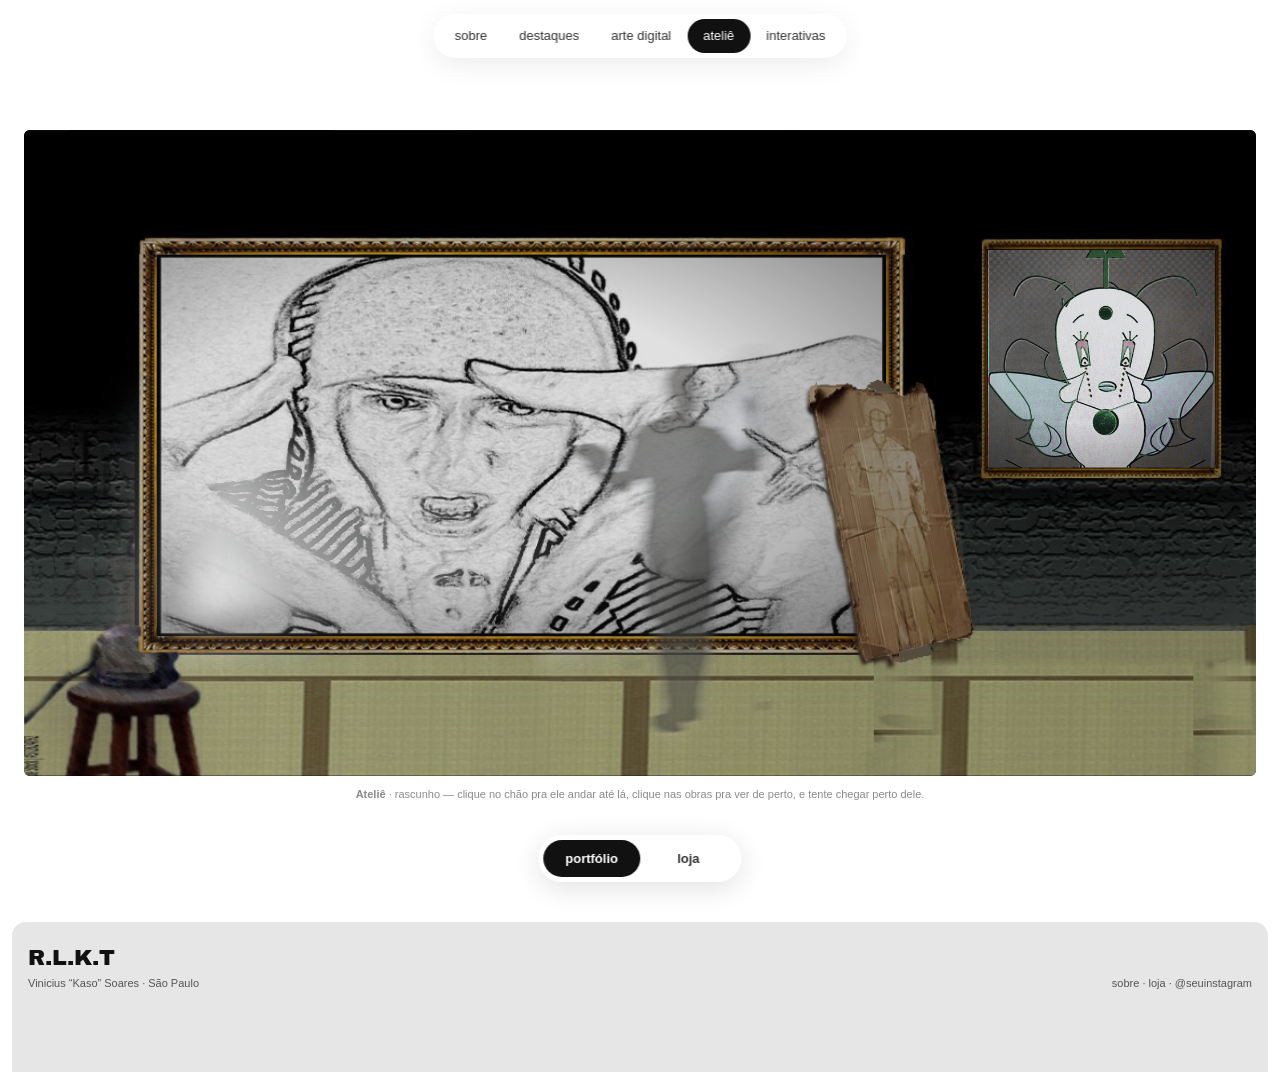
==== atelie.html @ b18c757d "Add files via upload" ====
<!DOCTYPE html>
<html lang="pt-BR">
<head>
  <meta charset="UTF-8">
  <meta name="viewport" content="width=device-width, initial-scale=1.0">
  <title>Ateliê · kaso</title>
  <link rel="stylesheet" href="estilo.css?v=7">
  <link rel="stylesheet" href="atelie.css?v=7">
  <script src="script.js?v=7" defer></script>
  <script src="atelie.js?v=7" defer></script>
</head>
<body>

  <nav class="topo" aria-label="Menu">
    <ul class="abas" data-menu="portfolio">
      <li><a href="index.html#sobre">sobre</a></li>
      <li><a href="index.html#destaques">destaques</a></li>
      <li><a href="index.html#arte-digital">arte digital</a></li>
      <li><a href="atelie.html" class="ativo">ateliê</a></li>
      <li><a href="obras.html">interativas</a></li>
    </ul>
  </nav>

  <!-- botão que alterna entre portfólio e loja -->
  <a class="modo" href="loja.html" data-modo="portfolio" aria-label="Alternar entre portfólio e loja">
    <span class="pino"></span><span>portfólio</span><span>loja</span>
  </a>

  <section class="secao">
    <div class="cena" id="cena">
      <div class="palco" id="palco">
        <img class="camada" src="img/atelie/fundo.jpg" alt="" style="left:0;top:0;width:1080px;height:566px">

        <!-- ==========================================================
             OBRAS EXPOSTAS
             Para trocar uma obra: substitua o arquivo da imagem
             (img/atelie/obra-1.jpg, obra-2.jpg) ou mude o "src" abaixo.
             data-titulo e data-info aparecem quando alguém clica na obra.
             ========================================================== -->
        <div class="obra" style="left:116px;top:109px;width:640px;height:335px"
             data-alvo="560" data-titulo="eu" data-info="Kaso · técnica · ano">
          <img src="img/atelie/obra-1.jpg" alt="Obra exposta no quadro grande">
        </div>
        <div class="obra" style="left:845px;top:105px;width:199px;height:191px"
             data-alvo="945" data-titulo="Sem título" data-info="Acrílica sobre tela">
          <img src="img/atelie/obra-2.jpg" alt="Obra exposta no quadro pequeno">
        </div>

        <img class="camada" src="img/atelie/moldura-1.png" alt="" style="left:99px;top:94px">
        <img class="camada" src="img/atelie/moldura-2.png" alt="" style="left:839px;top:95px">
        <img class="camada" src="img/atelie/papelao.png" alt="" style="left:684px;top:219px">

        <div class="pegadas" id="pegadas"></div>
        <img class="camada sombra" id="sombra" src="img/atelie/sombra.png" alt="">
        <img class="pintor" id="pintor" src="img/atelie/pintor.png" alt="O pintor">
        <img class="camada luz" id="luz" src="img/atelie/luz.png" alt="" style="left:93px;top:225px">
      </div>
      <div class="fala" id="fala"></div>
    </div>
    <p class="legenda-atelie"><b>Ateliê</b> · rascunho — clique no chão pra ele andar até lá, clique nas obras pra ver de perto, e tente chegar perto dele.</p>
  </section>

  <footer class="rodape">
    <div><span class="mini-rlkt">R.L.K.T</span><br>Vinicius “Kaso” Soares · São Paulo</div>
    <div><a href="index.html">sobre</a> · <a href="loja.html">loja</a> · @seuinstagram</div>
  </footer>

</body>
</html>
---- estilo.css ----
/* =========================================================
   kaso · RLKT2222 — estilo geral
   Base: fundo branco, Helvetica pequena (como no portfólio),
   barra de abas cinza e as cores da arte "fear".
   ========================================================= */
@import url('https://fonts.googleapis.com/css2?family=Archivo+Black&display=swap');

:root {
  --branco: #ffffff;
  --preto: #111111;
  --cinza: #8a8a8a;
  --cinza-claro: #e6e6e6;
  --magenta: #ff2a9d;
  --violeta: #5a22e0;
  --azul: #2b3cff;
  --gelo: #c9f4ff;
  --acido: #e4f20b;
  --pesada: 'Arial Black', 'Archivo Black', 'Helvetica Neue', Arial, sans-serif;
  --texto: 'Helvetica Neue', Helvetica, Arial, sans-serif;
}

* { box-sizing: border-box; margin: 0; padding: 0; }
html { scroll-behavior: smooth; }
body {
  background: var(--branco);
  color: var(--preto);
  font-family: var(--texto);
  font-size: 14px;
  line-height: 1.5;
  -webkit-font-smoothing: antialiased;
}
a { color: inherit; text-decoration: none; }
img { display: block; max-width: 100%; }

/* ----- Menu de vidro flutuante ----- */
body { padding-top: 70px; }
.topo {
  position: fixed;
  top: 14px;
  left: 50%;
  transform: translateX(-50%);
  z-index: 20;
  max-width: calc(100% - 24px);
  padding: 4px;
  border-radius: 999px;
  background: rgba(255, 255, 255, .42);
  -webkit-backdrop-filter: blur(18px) saturate(170%);
  backdrop-filter: blur(18px) saturate(170%);
  border: 1px solid rgba(255, 255, 255, .7);
  box-shadow: 0 6px 28px rgba(0, 0, 0, .08), inset 0 1px 0 rgba(255, 255, 255, .8);
}
.abas {
  position: relative;
  display: flex;
  list-style: none;
  overflow-x: auto;
  scrollbar-width: none;
}
.abas::-webkit-scrollbar { display: none; }
.abas a {
  position: relative;
  z-index: 1;
  display: block;
  padding: 7px 16px;
  font-size: 13px;
  color: #333;
  white-space: nowrap;
  border-radius: 999px;
  transition: color .3s;
}
.abas a:hover { color: var(--preto); }
.abas a.ativo { background: var(--preto); color: var(--branco); }
/* com JavaScript, a marcação vira uma pílula que desliza entre as abas */
.abas.com-marcador a.ativo { background: none; }
.marcador {
  position: absolute;
  top: 0; bottom: 0; left: 0;
  width: 0;
  border-radius: 999px;
  background: var(--preto);
  transition: left .4s cubic-bezier(.2, .8, .2, 1), width .4s cubic-bezier(.2, .8, .2, 1);
  z-index: 0;
}

/* ----- Botão portfólio / loja ----- */
.modo {
  position: fixed;
  bottom: 18px;
  left: 50%;
  transform: translateX(-50%);
  z-index: 20;
  display: grid;
  grid-template-columns: 1fr 1fr;
  padding: 4px;
  border-radius: 999px;
  background: rgba(255, 255, 255, .42);
  -webkit-backdrop-filter: blur(18px) saturate(170%);
  backdrop-filter: blur(18px) saturate(170%);
  border: 1px solid rgba(255, 255, 255, .7);
  box-shadow: 0 6px 28px rgba(0, 0, 0, .12), inset 0 1px 0 rgba(255, 255, 255, .8);
  font-size: 13px;
  font-weight: 600;
}
.modo span:not(.pino) {
  position: relative;
  z-index: 1;
  padding: 9px 22px;
  text-align: center;
  color: #333;
  transition: color .35s;
}
.modo .pino {
  position: absolute;
  top: 4px; bottom: 4px; left: 4px;
  width: calc(50% - 4px);
  border-radius: 999px;
  background: var(--preto);
  transition: transform .35s cubic-bezier(.2, .8, .2, 1);
}
/* posição do pino: em cima do modo atual (ou do próximo, durante a troca) */
.modo[data-modo="portfolio"] span:nth-child(2),
.modo[data-modo="loja"] span:nth-child(3) { color: var(--branco); }
.modo[data-modo="loja"] .pino { transform: translateX(100%); }
.modo.trocando[data-modo="portfolio"] .pino { transform: translateX(100%); }
.modo.trocando[data-modo="loja"] .pino { transform: translateX(0); }
.modo.trocando[data-modo="portfolio"] span:nth-child(2) { color: #333; }
.modo.trocando[data-modo="portfolio"] span:nth-child(3) { color: var(--branco); }
.modo.trocando[data-modo="loja"] span:nth-child(3) { color: #333; }
.modo.trocando[data-modo="loja"] span:nth-child(2) { color: var(--branco); }

/* transição suave entre as páginas (navegadores que suportam) */
@view-transition { navigation: auto; }
.topo { view-transition-name: menu; }
.modo { view-transition-name: modo; }
::view-transition-old(root) { animation: sair .35s ease both; }
::view-transition-new(root) { animation: entrar .45s ease both; }
@keyframes sair { to { opacity: 0; filter: blur(8px); transform: scale(.985); } }
@keyframes entrar { from { opacity: 0; filter: blur(8px); transform: scale(1.015); } }

/* ----- Seções ----- */
.secao { padding: 60px 24px 40px; max-width: 1400px; margin: 0 auto; scroll-margin-top: 20px; }
.secao-titulo {
  display: flex;
  align-items: baseline;
  justify-content: space-between;
  gap: 16px;
  border-bottom: 1px solid var(--preto);
  padding-bottom: 8px;
  margin-bottom: 28px;
}
.secao-titulo h2 { font-size: 15px; font-weight: 600; }
.secao-titulo span { font-size: 11px; color: var(--cinza); }

/* ----- Divisória entre seções: a linha se desenha quando aparece na tela ----- */
.divisor {
  border: none;
  height: 1px;
  width: calc(100% - 48px);
  max-width: 1352px;
  margin: 50px auto 0;
  background: var(--preto);
  transform: scaleX(0);
  transform-origin: left;
  opacity: 0;
  transition: transform 1.1s cubic-bezier(.2, .8, .2, 1), opacity .6s ease;
}
.divisor.visivel { transform: scaleX(1); opacity: 1; }
@media (prefers-reduced-motion: reduce) { .divisor { transform: none; opacity: 1; transition: none; } }

/* ----- Sobre ----- */
.sobre { display: grid; grid-template-columns: minmax(220px, 360px) 1fr; gap: 40px; align-items: start; }
.sobre figure img { width: 100%; aspect-ratio: 3 / 4; object-fit: cover; }
.sobre figcaption, .credito { font-size: 10px; color: var(--cinza); margin-top: 6px; }
.sobre h3 { font-size: 20px; margin-bottom: 18px; }
.sobre p { max-width: 560px; margin-bottom: 12px; }
.sobre .refs { margin-top: 22px; display: flex; flex-wrap: wrap; gap: 6px; }
.etiqueta {
  display: inline-block;
  font-size: 11px;
  padding: 2px 10px;
  border-radius: 20px;
  background: var(--cinza-claro);
}

/* ----- Grade de trabalhos ----- */
.grade { display: grid; grid-template-columns: repeat(auto-fill, minmax(240px, 1fr)); gap: 34px 18px; }
.trabalho { cursor: pointer; }
.trabalho .foto { overflow: hidden; background: #f3f3f3; aspect-ratio: 4 / 5; }
.trabalho .foto img { width: 100%; height: 100%; object-fit: cover; transition: transform .5s ease, filter .3s; }
.trabalho:hover .foto img {
  transform: scale(1.04);
  filter: drop-shadow(5px 0 0 var(--magenta)) drop-shadow(-5px 0 0 var(--azul));
}
.trabalho h3 { font-size: 13px; font-weight: 700; margin-top: 10px; }
.trabalho p { font-size: 11px; font-style: italic; color: #555; }

/* arte digital: quadrados, sem texto */
.grade-arte { display: grid; grid-template-columns: repeat(auto-fill, minmax(180px, 1fr)); gap: 6px; }
.grade-arte .trabalho .foto { aspect-ratio: 1; background: none; }

/* ----- Loja ----- */
.marca-rlkt { position: relative; display: inline-block; padding: 18px 26px; margin-bottom: 18px; }
.marca-rlkt b { font-family: var(--pesada); font-size: clamp(2.6rem, 8vw, 6rem); letter-spacing: -.02em; line-height: 1; }
.marca-rlkt i { position: absolute; font-style: normal; font-weight: 700; font-size: 14px; }
.marca-rlkt i:nth-of-type(1) { top: 0; left: 0; }
.marca-rlkt i:nth-of-type(2) { top: 0; right: 0; }
.marca-rlkt i:nth-of-type(3) { bottom: 0; left: 0; }
.marca-rlkt i:nth-of-type(4) { bottom: 0; right: 0; }
.manifesto { max-width: 520px; color: #444; margin-bottom: 40px; }

.filtros { display: inline-flex; background: var(--cinza-claro); border-radius: 14px; padding: 3px; margin-bottom: 30px; }
.filtros button {
  border: none; background: none; font: inherit; font-size: 12px;
  padding: 5px 16px; border-radius: 12px; cursor: pointer; color: #444;
}
.filtros button.ativo { background: var(--cinza); color: var(--branco); }

.produto .foto { aspect-ratio: 3 / 4; background: #fff; }
.produto .foto img { object-fit: contain; }
.produto .linha { display: flex; justify-content: space-between; gap: 10px; margin-top: 10px; }
.produto h3 { margin-top: 0; }
.produto .preco { font-size: 13px; font-weight: 700; white-space: nowrap; }
.botao {
  margin-top: 10px;
  width: 100%;
  border: 1px solid var(--preto);
  background: var(--branco);
  font: inherit;
  font-size: 12px;
  padding: 7px;
  cursor: pointer;
  border-radius: 20px;
  transition: background .2s, color .2s;
}
.botao:hover { background: var(--preto); color: var(--branco); }
.botao[disabled] { border-color: var(--cinza-claro); color: var(--cinza); cursor: not-allowed; }
.botao[disabled]:hover { background: var(--branco); color: var(--cinza); }

/* ----- Visualizador (clique numa imagem) ----- */
.visor {
  position: fixed; inset: 0; z-index: 50;
  background: rgba(255, 255, 255, .96);
  display: none;
  align-items: center; justify-content: center;
  flex-direction: column; gap: 14px;
  padding: 50px 60px;
}
.visor.aberto { display: flex; }
.visor img { max-height: 80vh; max-width: 100%; object-fit: contain; }
.visor .texto { font-size: 12px; text-align: center; }
.visor .texto b { display: block; }
.visor button {
  position: absolute; border: none; background: none; cursor: pointer;
  font-family: var(--pesada); font-size: 22px; color: var(--preto); padding: 10px;
}
.visor .fechar { top: 12px; right: 18px; }
.visor .anterior { left: 10px; top: 50%; }
.visor .proximo { right: 10px; top: 50%; }

/* ----- Rodapé ----- */
.rodape {
  margin: 80px 12px 0;
  padding: 20px 16px 80px;
  background: var(--cinza-claro);
  border-radius: 14px 14px 0 0;
  display: flex; justify-content: space-between; align-items: end; flex-wrap: wrap; gap: 14px;
  font-size: 11px; color: #555;
}
.rodape .mini-rlkt { font-family: var(--pesada); font-size: 22px; color: var(--preto); }

/* ----- Celular ----- */
@media (max-width: 700px) {
  .abas a { padding: 6px 8px; font-size: 11.5px; }
  .sobre { grid-template-columns: 1fr; }
  .secao { padding-top: 40px; }
}
@media (prefers-reduced-motion: reduce) {
  .marcador, .modo .pino { transition: none; }
  ::view-transition-old(root), ::view-transition-new(root) { animation: none; }
}
---- atelie.css ----
/* ===== Ateliê: cena montada a partir das camadas do Photoshop ===== */
.cena {
  position: relative;
  width: min(100%, calc((100vh - 170px) * 1080 / 566));
  margin: 0 auto;
  aspect-ratio: 1080 / 566;
  overflow: hidden;
  border-radius: 6px;
  background: #000;
  user-select: none;
  -webkit-user-select: none;
}
/* o palco tem o tamanho original do PSD (1080 × 566) e é escalado pra caber */
.palco {
  position: absolute;
  top: 0; left: 0;
  width: 1080px;
  height: 566px;
  transform-origin: 0 0;
  cursor: pointer;
}
.palco img { position: absolute; display: block; max-width: none; pointer-events: none; -webkit-user-drag: none; }

/* obras nos quadros */
.obra { position: absolute; overflow: hidden; cursor: zoom-in; }
.obra img {
  position: static;
  width: 100%; height: 100%;
  object-fit: cover;
  filter: grayscale(.1) brightness(.9) contrast(.95);
}
/* sombra nos cantos, pra obra "sentar" na luz do ateliê */
.obra::after {
  content: '';
  position: absolute; inset: 0;
  background: radial-gradient(ellipse at 40% 45%, transparent 45%, rgba(0, 0, 0, .45) 100%);
  mix-blend-mode: multiply;
  pointer-events: none;
}

/* luz do projetor em "clarear", piscando de leve */
.luz { mix-blend-mode: lighten; transition: opacity .08s; }

/* pintor e sombra */
.pintor { pointer-events: auto !important; cursor: pointer; transform-origin: 50% 100%; will-change: transform, left, top; transition: opacity .45s;
  /* halo bem leve: o fantasma continua visível na parede escura */
  filter: drop-shadow(0 0 7px rgba(225, 230, 240, .42)) drop-shadow(0 0 2px rgba(225, 230, 240, .3)); }
.sombra { mix-blend-mode: darken; transform-origin: 50% 100%; }
.pintor.sumindo { transition: opacity .45s; opacity: 0 !important; }

/* pegadas: multiplicam o chão e somem devagar */
.pegadas { position: absolute; inset: 0; pointer-events: none; }
.pegadas img { mix-blend-mode: multiply; opacity: .62; animation: pegada-some 7s ease-in forwards; }
@keyframes pegada-some { 0% { opacity: .62; } 60% { opacity: .35; } 100% { opacity: 0; } }

/* balão de fala, em vidro */
.fala {
  position: absolute;
  z-index: 3;
  padding: 6px 12px;
  border-radius: 14px;
  font-size: 12px;
  color: #111;
  background: rgba(255, 255, 255, .55);
  -webkit-backdrop-filter: blur(10px);
  backdrop-filter: blur(10px);
  border: 1px solid rgba(255, 255, 255, .7);
  white-space: nowrap;
  pointer-events: none;
  opacity: 0;
  transform: translate(-50%, -100%) translateY(6px);
  transition: opacity .25s, transform .25s;
}
.fala.visivel { opacity: 1; transform: translate(-50%, -100%); }

.legenda-atelie { text-align: center; margin-top: 10px; font-size: 11px; color: var(--cinza); }

@media (prefers-reduced-motion: reduce) {
  .pegadas img { animation-duration: 2s; }
}
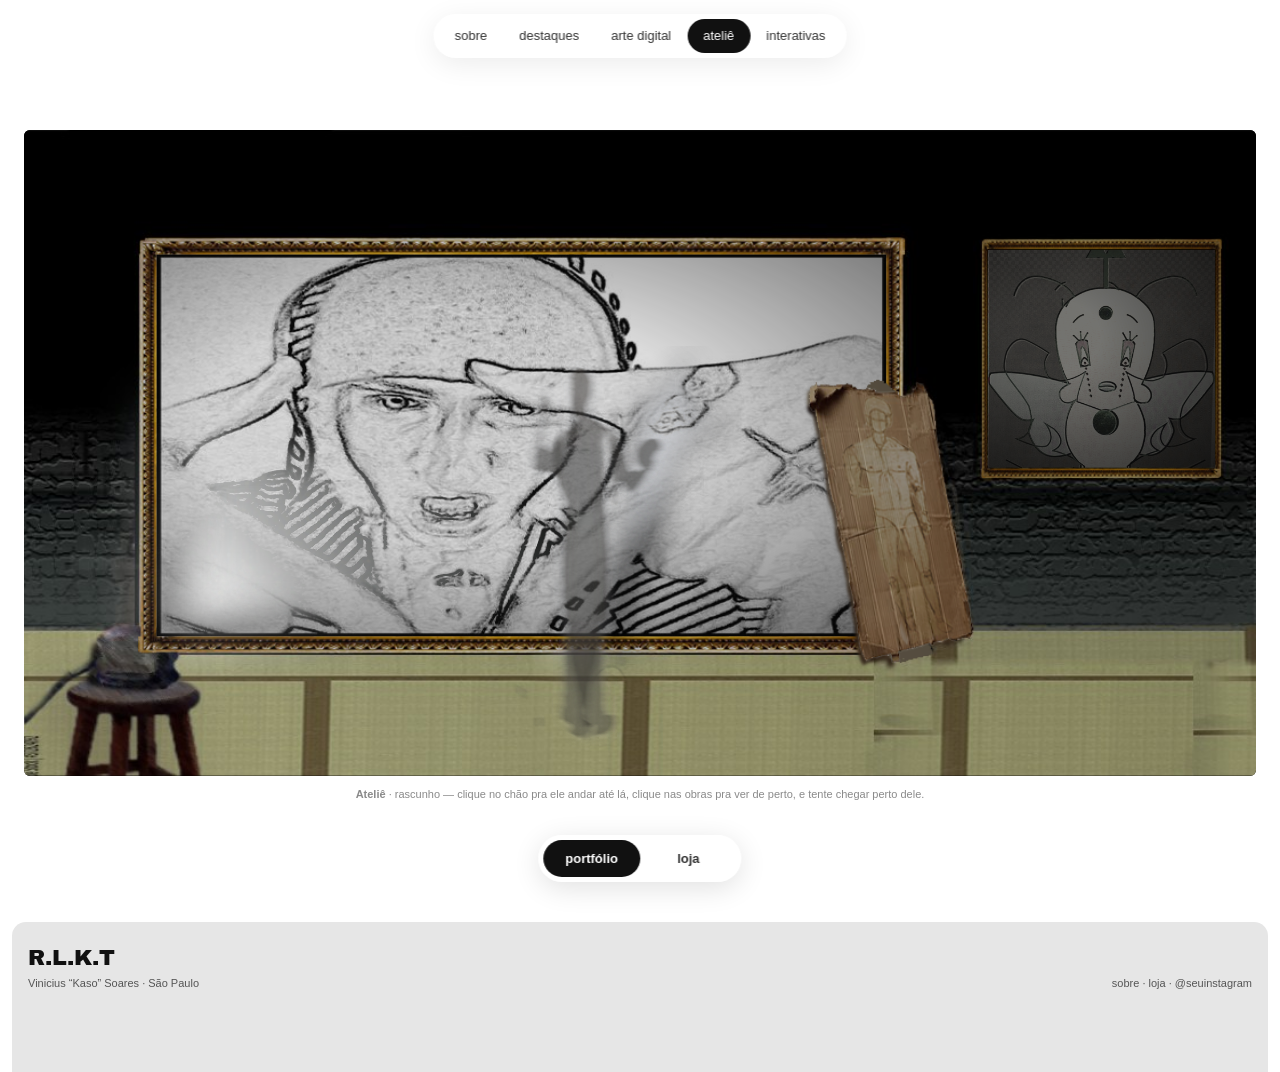
==== commit 23229fed: "Add files via upload" ====
--- a/atelie.html
+++ b/atelie.html
@@ -4,10 +4,10 @@
   <meta charset="UTF-8">
   <meta name="viewport" content="width=device-width, initial-scale=1.0">
   <title>Ateliê · kaso</title>
-  <link rel="stylesheet" href="estilo.css?v=7">
-  <link rel="stylesheet" href="atelie.css?v=7">
-  <script src="script.js?v=7" defer></script>
-  <script src="atelie.js?v=7" defer></script>
+  <link rel="stylesheet" href="estilo.css?v=8">
+  <link rel="stylesheet" href="atelie.css?v=8">
+  <script src="script.js?v=8" defer></script>
+  <script src="atelie.js?v=8" defer></script>
 </head>
 <body>
 
@@ -38,13 +38,17 @@
              data-titulo e data-info aparecem quando alguém clica na obra.
              ========================================================== -->
         <div class="obra" style="left:116px;top:109px;width:640px;height:335px"
-             data-alvo="560" data-titulo="eu" data-info="Kaso · técnica · ano">
+             data-alvo="560" data-titulo="eu" data-info="Kaso · técnica · ano"
+             data-grande="img/atelie/obra-1-grande.jpg">
           <img src="img/atelie/obra-1.jpg" alt="Obra exposta no quadro grande">
         </div>
-        <div class="obra" style="left:845px;top:105px;width:199px;height:191px"
-             data-alvo="945" data-titulo="Sem título" data-info="Acrílica sobre tela">
+        <div class="obra na-sombra" style="left:845px;top:105px;width:199px;height:191px"
+             data-alvo="945" data-titulo="Sem título" data-info="Acrílica sobre tela"
+             data-grande="img/quadro-branco.jpg">
           <img src="img/atelie/obra-2.jpg" alt="Obra exposta no quadro pequeno">
         </div>
+        <!-- marcas de tinta que o pintor deixa nas obras -->
+        <div class="rastros" id="rastros"></div>
 
         <img class="camada" src="img/atelie/moldura-1.png" alt="" style="left:99px;top:94px">
         <img class="camada" src="img/atelie/moldura-2.png" alt="" style="left:839px;top:95px">
@@ -52,10 +56,18 @@
 
         <div class="pegadas" id="pegadas"></div>
         <img class="camada sombra" id="sombra" src="img/atelie/sombra.png" alt="">
-        <img class="pintor" id="pintor" src="img/atelie/pintor.png" alt="O pintor">
+        <!-- o pintor, montado em partes pra poder andar -->
+        <div class="boneco" id="boneco" aria-label="O pintor">
+          <img class="perna" id="perna-a" src="img/atelie/p-pernas.png" alt="">
+          <img class="perna" id="perna-b" src="img/atelie/p-pernas.png" alt="">
+          <img class="braco-e" id="braco-e" src="img/atelie/p-braco-e.png" alt="">
+          <img class="tronco" id="tronco" src="img/atelie/p-tronco.png" alt="">
+          <img class="braco-d" id="braco-d" src="img/atelie/p-braco-d.png" alt="">
+        </div>
         <img class="camada luz" id="luz" src="img/atelie/luz.png" alt="" style="left:93px;top:225px">
       </div>
       <div class="fala" id="fala"></div>
+      <div class="cursor" id="cursor"><span></span></div>
     </div>
     <p class="legenda-atelie"><b>Ateliê</b> · rascunho — clique no chão pra ele andar até lá, clique nas obras pra ver de perto, e tente chegar perto dele.</p>
   </section>
--- a/estilo.css
+++ b/estilo.css
@@ -236,26 +236,47 @@
 .botao[disabled] { border-color: var(--cinza-claro); color: var(--cinza); cursor: not-allowed; }
 .botao[disabled]:hover { background: var(--branco); color: var(--cinza); }
 
+/* ----- Botões redondos de vidro (fechar, anterior, próximo) ----- */
+.botao-vidro {
+  width: 42px; height: 42px;
+  border-radius: 50%;
+  display: grid; place-items: center;
+  background: rgba(255, 255, 255, .5);
+  -webkit-backdrop-filter: blur(14px) saturate(170%);
+  backdrop-filter: blur(14px) saturate(170%);
+  border: 1px solid rgba(255, 255, 255, .8);
+  box-shadow: 0 4px 18px rgba(0, 0, 0, .1);
+  cursor: pointer;
+  transition: transform .2s, background .2s;
+}
+.botao-vidro:hover { transform: scale(1.06); background: rgba(255, 255, 255, .75); }
+.botao-vidro svg { width: 16px; height: 16px; fill: none; stroke: var(--preto); stroke-width: 1.4; stroke-linecap: round; stroke-linejoin: round; }
+.fechar-zoom { position: fixed; z-index: 62; top: 18px; right: 18px; opacity: 0; transition: opacity .3s, transform .2s; }
+.fechar-zoom.aberto { opacity: 1; }
+
 /* ----- Visualizador (clique numa imagem) ----- */
 .visor {
   position: fixed; inset: 0; z-index: 50;
-  background: rgba(255, 255, 255, .96);
-  display: none;
+  background: rgba(255, 255, 255, .8);
+  -webkit-backdrop-filter: blur(14px);
+  backdrop-filter: blur(14px);
+  display: flex;
   align-items: center; justify-content: center;
   flex-direction: column; gap: 14px;
-  padding: 50px 60px;
-}
-.visor.aberto { display: flex; }
-.visor img { max-height: 80vh; max-width: 100%; object-fit: contain; }
+  padding: 50px 70px;
+  opacity: 0;
+  pointer-events: none;
+  transition: opacity .35s ease;
+}
+.visor.aberto { opacity: 1; pointer-events: auto; }
+.visor img { max-height: 76vh; max-width: 100%; object-fit: contain; transform: scale(.96); transition: transform .45s cubic-bezier(.2,.8,.2,1); box-shadow: 0 20px 60px rgba(0,0,0,.18); }
+.visor.aberto img { transform: none; }
 .visor .texto { font-size: 12px; text-align: center; }
 .visor .texto b { display: block; }
-.visor button {
-  position: absolute; border: none; background: none; cursor: pointer;
-  font-family: var(--pesada); font-size: 22px; color: var(--preto); padding: 10px;
-}
-.visor .fechar { top: 12px; right: 18px; }
-.visor .anterior { left: 10px; top: 50%; }
-.visor .proximo { right: 10px; top: 50%; }
+.visor .botao-vidro { position: absolute; }
+.visor .fechar { top: 18px; right: 18px; }
+.visor .anterior { left: 18px; top: 50%; margin-top: -21px; }
+.visor .proximo { right: 18px; top: 50%; margin-top: -21px; }
 
 /* ----- Rodapé ----- */
 .rodape {
--- a/atelie.css
+++ b/atelie.css
@@ -10,6 +10,8 @@
   user-select: none;
   -webkit-user-select: none;
 }
+@media (pointer: fine) { .cena, .cena * { cursor: none !important; } }
+
 /* o palco tem o tamanho original do PSD (1080 × 566) e é escalado pra caber */
 .palco {
   position: absolute;
@@ -17,43 +19,69 @@
   width: 1080px;
   height: 566px;
   transform-origin: 0 0;
-  cursor: pointer;
 }
 .palco img { position: absolute; display: block; max-width: none; pointer-events: none; -webkit-user-drag: none; }
 
-/* obras nos quadros */
-.obra { position: absolute; overflow: hidden; cursor: zoom-in; }
+/* ----- obras nos quadros ----- */
+.obra { position: absolute; overflow: hidden; }
 .obra img {
   position: static;
   width: 100%; height: 100%;
   object-fit: cover;
-  filter: grayscale(.1) brightness(.9) contrast(.95);
+  filter: brightness(.88) contrast(.95);
+}
+/* textura de grunge do PSD por cima, igual à pintura original */
+.obra::before {
+  content: '';
+  position: absolute; inset: 0;
+  background: url('img/atelie/textura.jpg') center / cover;
+  mix-blend-mode: multiply;
+  opacity: .55;
+  pointer-events: none;
 }
 /* sombra nos cantos, pra obra "sentar" na luz do ateliê */
 .obra::after {
   content: '';
   position: absolute; inset: 0;
-  background: radial-gradient(ellipse at 40% 45%, transparent 45%, rgba(0, 0, 0, .45) 100%);
+  background: radial-gradient(ellipse at 40% 45%, transparent 40%, rgba(0, 0, 0, .5) 100%);
   mix-blend-mode: multiply;
   pointer-events: none;
 }
+/* obra fora da luz do projetor: mais escura e dessaturada, como o resto da parede */
+.obra.na-sombra img { filter: grayscale(.6) sepia(.18) brightness(.5) contrast(.88); }
+.obra.na-sombra::after { background: radial-gradient(ellipse at 30% 40%, rgba(0,0,0,.1) 20%, rgba(0, 0, 0, .65) 100%); }
 
-/* luz do projetor em "clarear", piscando de leve */
+/* marcas de tinta que o pintor deixa nas obras */
+.rastros { position: absolute; inset: 0; pointer-events: none; }
+.rastros img { opacity: 0; animation: rastro 5s ease-out forwards; }
+@keyframes rastro { 0% { opacity: 0; } 12% { opacity: .75; } 100% { opacity: 0; } }
+
+/* luz do projetor em "clarear" */
 .luz { mix-blend-mode: lighten; transition: opacity .08s; }
 
-/* pintor e sombra */
-.pintor { pointer-events: auto !important; cursor: pointer; transform-origin: 50% 100%; will-change: transform, left, top; transition: opacity .45s;
-  /* halo bem leve: o fantasma continua visível na parede escura */
-  filter: drop-shadow(0 0 7px rgba(225, 230, 240, .42)) drop-shadow(0 0 2px rgba(225, 230, 240, .3)); }
-.sombra { mix-blend-mode: darken; transform-origin: 50% 100%; }
-.pintor.sumindo { transition: opacity .45s; opacity: 0 !important; }
+/* ----- o pintor em partes ----- */
+.boneco {
+  position: absolute;
+  width: 191px; height: 330px;
+  transform-origin: 95.5px 330px;          /* entre os pés */
+  will-change: transform;
+  filter: drop-shadow(0 0 7px rgba(225, 230, 240, .4)) drop-shadow(0 0 2px rgba(225, 230, 240, .28));
+  transition: opacity .45s;
+}
+.boneco img { left: 0; top: 0; width: 191px; height: 330px; }
+.boneco .tronco, .boneco .perna { transform-origin: 107px 236px; }   /* quadril */
+.boneco .braco-d { transform-origin: 136px 66px; }                   /* ombro direito */
+.boneco .braco-e { transform-origin: 80px 74px; }                    /* ombro esquerdo */
+.boneco .perna { opacity: .82; }
+.boneco.sumindo { opacity: 0; }
+.sombra { mix-blend-mode: darken; transform-origin: 50% 100%; transition: opacity .45s; }
 
 /* pegadas: multiplicam o chão e somem devagar */
 .pegadas { position: absolute; inset: 0; pointer-events: none; }
-.pegadas img { mix-blend-mode: multiply; opacity: .62; animation: pegada-some 7s ease-in forwards; }
-@keyframes pegada-some { 0% { opacity: .62; } 60% { opacity: .35; } 100% { opacity: 0; } }
+.pegadas img { mix-blend-mode: multiply; transform-origin: 50% 50%; animation: pegada 6s ease-in forwards; }
+@keyframes pegada { 0% { opacity: .8; } 50% { opacity: .45; } 100% { opacity: 0; } }
 
-/* balão de fala, em vidro */
+/* ----- balão de fala, em vidro ----- */
 .fala {
   position: absolute;
   z-index: 3;
@@ -73,7 +101,66 @@
 }
 .fala.visivel { opacity: 1; transform: translate(-50%, -100%); }
 
+/* ----- cursor da cena: um anel de vidro que muda conforme o que está embaixo ----- */
+.cursor {
+  position: absolute;
+  z-index: 4;
+  left: 0; top: 0;
+  width: 14px; height: 14px;
+  margin: -7px 0 0 -7px;
+  border-radius: 50%;
+  border: 1px solid rgba(255, 255, 255, .85);
+  background: rgba(255, 255, 255, .12);
+  -webkit-backdrop-filter: blur(4px);
+  backdrop-filter: blur(4px);
+  pointer-events: none;
+  display: grid;
+  place-items: center;
+  opacity: 0;
+  transition: width .25s, height .25s, margin .25s, opacity .2s, background .25s;
+}
+.cursor span {
+  font-size: 10px;
+  letter-spacing: .02em;
+  color: #fff;
+  opacity: 0;
+  transition: opacity .2s;
+  white-space: nowrap;
+}
+.cena:hover .cursor { opacity: 1; }
+.cursor.com-texto { width: 46px; height: 46px; margin: -23px 0 0 -23px; background: rgba(255, 255, 255, .18); }
+.cursor.com-texto span { opacity: 1; }
+@media (pointer: coarse) { .cursor { display: none; } }
+
 .legenda-atelie { text-align: center; margin-top: 10px; font-size: 11px; color: var(--cinza); }
+
+/* ----- obra em tela cheia (abre com zoom a partir do quadro) ----- */
+.zoom-fundo {
+  position: fixed; inset: 0; z-index: 60;
+  background: rgba(255, 255, 255, .78);
+  -webkit-backdrop-filter: blur(14px);
+  backdrop-filter: blur(14px);
+  opacity: 0;
+  transition: opacity .45s ease;
+}
+.zoom-fundo.aberto { opacity: 1; }
+.zoom-img {
+  position: fixed; z-index: 61;
+  object-fit: cover;
+  box-shadow: 0 20px 60px rgba(0, 0, 0, .25);
+  cursor: zoom-out;
+}
+.zoom-texto {
+  position: fixed; z-index: 61;
+  left: 0; right: 0;
+  text-align: center;
+  font-size: 12px;
+  opacity: 0;
+  transform: translateY(6px);
+  transition: opacity .35s .25s, transform .35s .25s;
+}
+.zoom-texto b { display: block; }
+.zoom-texto.aberto { opacity: 1; transform: none; }
 
 @media (prefers-reduced-motion: reduce) {
   .pegadas img { animation-duration: 2s; }
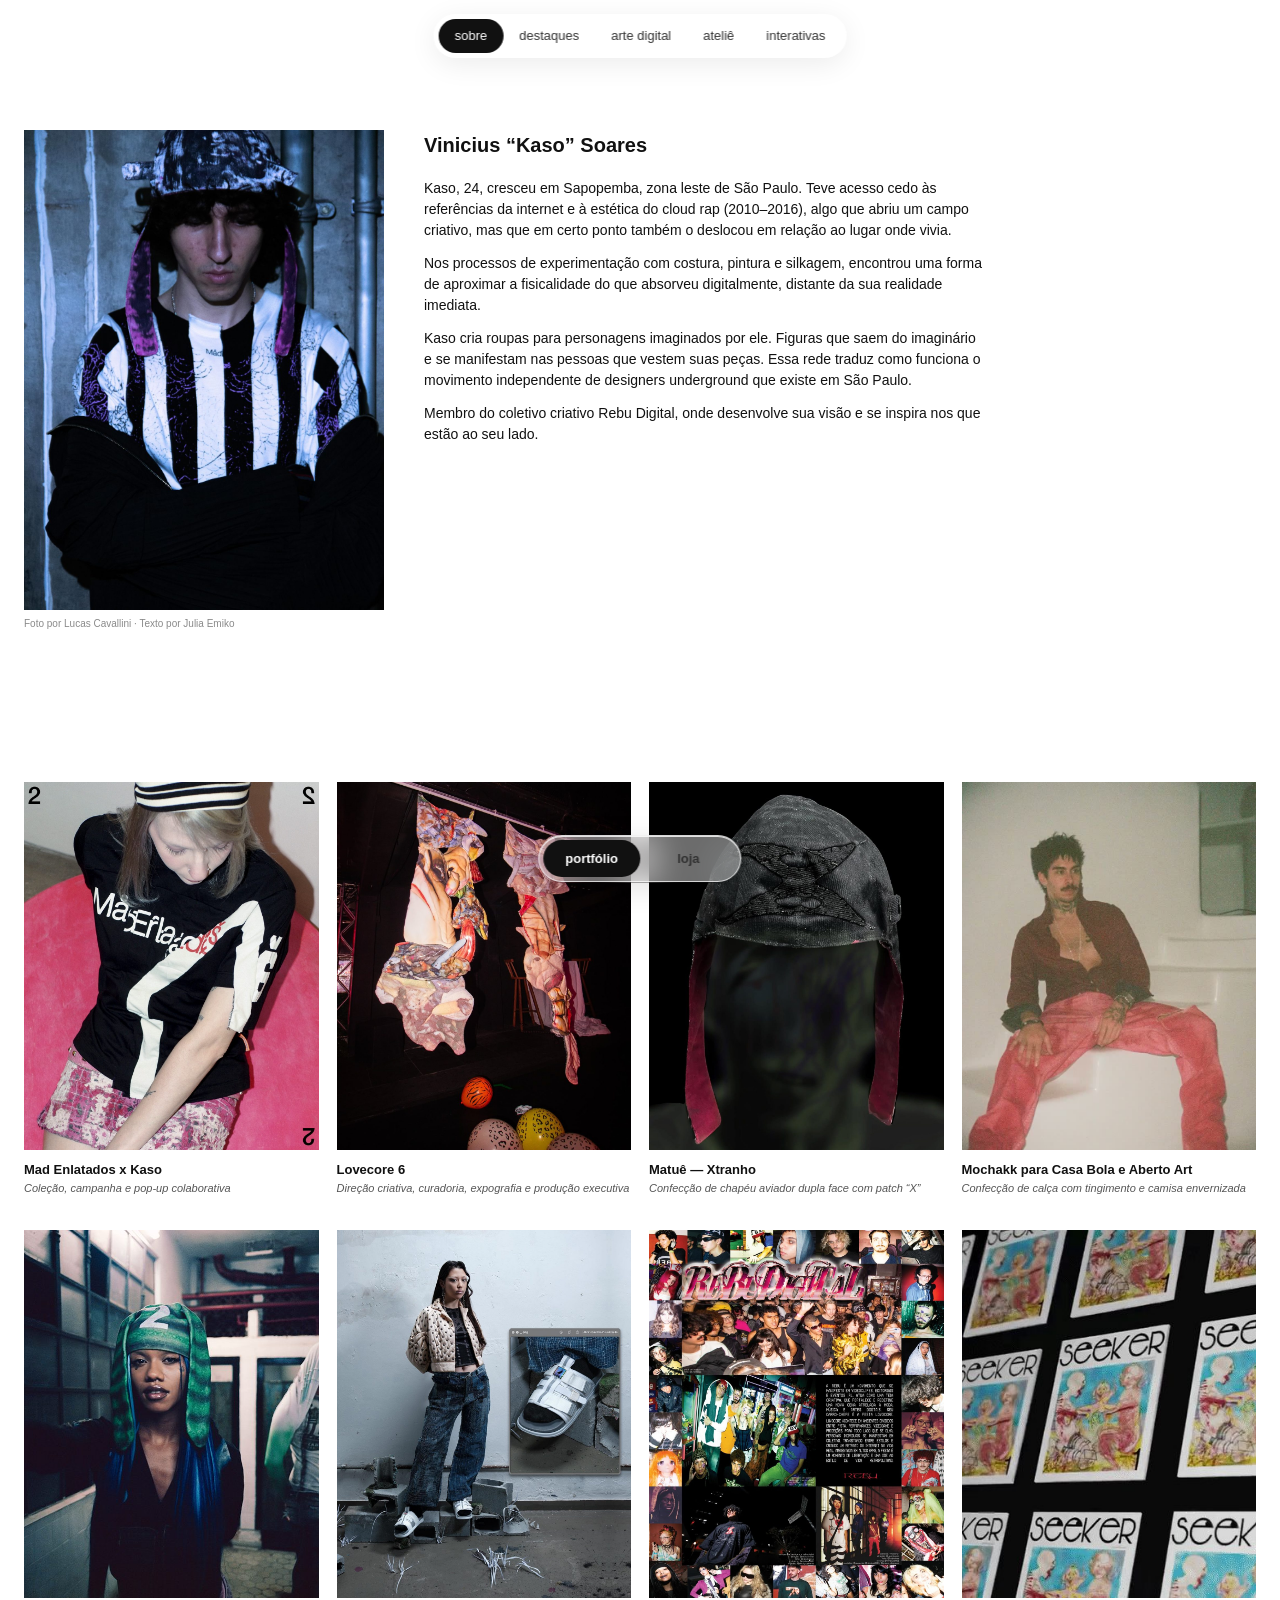
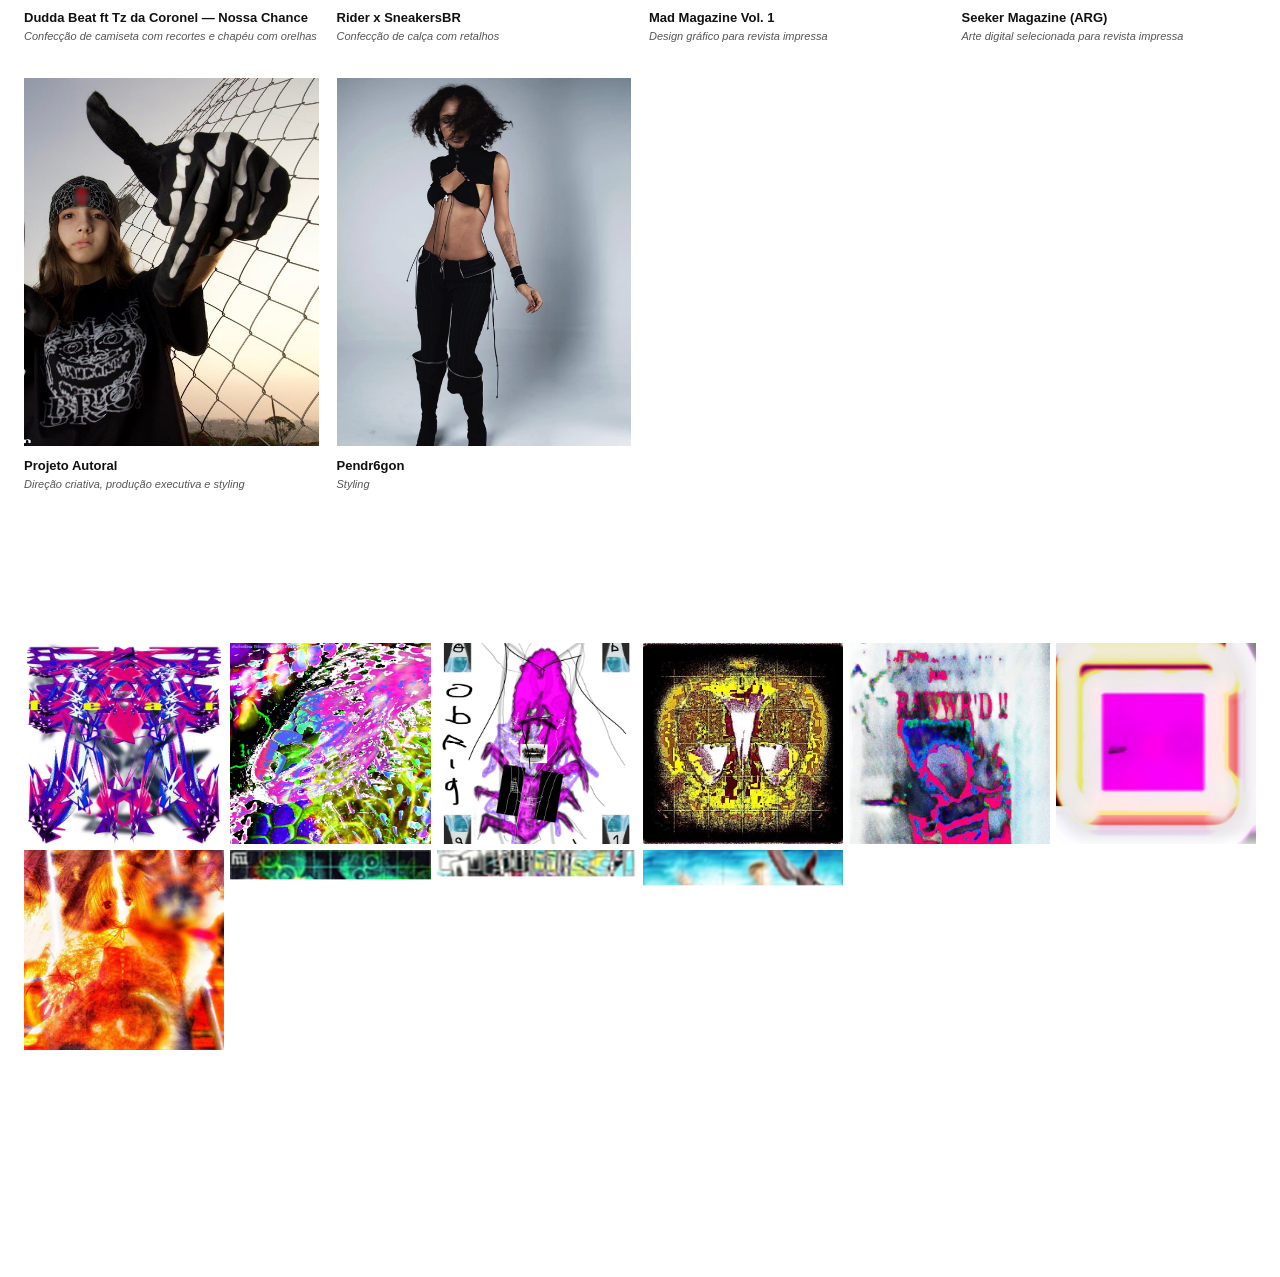
==== commit 80f777c1: "Add files via upload" ====
--- a/atelie.html
+++ b/atelie.html
@@ -1,81 +1,5 @@
 <!DOCTYPE html>
-<html lang="pt-BR">
-<head>
-  <meta charset="UTF-8">
-  <meta name="viewport" content="width=device-width, initial-scale=1.0">
-  <title>Ateliê · kaso</title>
-  <link rel="stylesheet" href="estilo.css?v=8">
-  <link rel="stylesheet" href="atelie.css?v=8">
-  <script src="script.js?v=8" defer></script>
-  <script src="atelie.js?v=8" defer></script>
-</head>
-<body>
-
-  <nav class="topo" aria-label="Menu">
-    <ul class="abas" data-menu="portfolio">
-      <li><a href="index.html#sobre">sobre</a></li>
-      <li><a href="index.html#destaques">destaques</a></li>
-      <li><a href="index.html#arte-digital">arte digital</a></li>
-      <li><a href="atelie.html" class="ativo">ateliê</a></li>
-      <li><a href="obras.html">interativas</a></li>
-    </ul>
-  </nav>
-
-  <!-- botão que alterna entre portfólio e loja -->
-  <a class="modo" href="loja.html" data-modo="portfolio" aria-label="Alternar entre portfólio e loja">
-    <span class="pino"></span><span>portfólio</span><span>loja</span>
-  </a>
-
-  <section class="secao">
-    <div class="cena" id="cena">
-      <div class="palco" id="palco">
-        <img class="camada" src="img/atelie/fundo.jpg" alt="" style="left:0;top:0;width:1080px;height:566px">
-
-        <!-- ==========================================================
-             OBRAS EXPOSTAS
-             Para trocar uma obra: substitua o arquivo da imagem
-             (img/atelie/obra-1.jpg, obra-2.jpg) ou mude o "src" abaixo.
-             data-titulo e data-info aparecem quando alguém clica na obra.
-             ========================================================== -->
-        <div class="obra" style="left:116px;top:109px;width:640px;height:335px"
-             data-alvo="560" data-titulo="eu" data-info="Kaso · técnica · ano"
-             data-grande="img/atelie/obra-1-grande.jpg">
-          <img src="img/atelie/obra-1.jpg" alt="Obra exposta no quadro grande">
-        </div>
-        <div class="obra na-sombra" style="left:845px;top:105px;width:199px;height:191px"
-             data-alvo="945" data-titulo="Sem título" data-info="Acrílica sobre tela"
-             data-grande="img/quadro-branco.jpg">
-          <img src="img/atelie/obra-2.jpg" alt="Obra exposta no quadro pequeno">
-        </div>
-        <!-- marcas de tinta que o pintor deixa nas obras -->
-        <div class="rastros" id="rastros"></div>
-
-        <img class="camada" src="img/atelie/moldura-1.png" alt="" style="left:99px;top:94px">
-        <img class="camada" src="img/atelie/moldura-2.png" alt="" style="left:839px;top:95px">
-        <img class="camada" src="img/atelie/papelao.png" alt="" style="left:684px;top:219px">
-
-        <div class="pegadas" id="pegadas"></div>
-        <img class="camada sombra" id="sombra" src="img/atelie/sombra.png" alt="">
-        <!-- o pintor, montado em partes pra poder andar -->
-        <div class="boneco" id="boneco" aria-label="O pintor">
-          <img class="perna" id="perna-a" src="img/atelie/p-pernas.png" alt="">
-          <img class="perna" id="perna-b" src="img/atelie/p-pernas.png" alt="">
-          <img class="braco-e" id="braco-e" src="img/atelie/p-braco-e.png" alt="">
-          <img class="tronco" id="tronco" src="img/atelie/p-tronco.png" alt="">
-          <img class="braco-d" id="braco-d" src="img/atelie/p-braco-d.png" alt="">
-        </div>
-        <img class="camada luz" id="luz" src="img/atelie/luz.png" alt="" style="left:93px;top:225px">
-      </div>
-      <div class="fala" id="fala"></div>
-      <div class="cursor" id="cursor"><span></span></div>
-    </div>
-    <p class="legenda-atelie"><b>Ateliê</b> · rascunho — clique no chão pra ele andar até lá, clique nas obras pra ver de perto, e tente chegar perto dele.</p>
-  </section>
-
-  <footer class="rodape">
-    <div><span class="mini-rlkt">R.L.K.T</span><br>Vinicius “Kaso” Soares · São Paulo</div>
-    <div><a href="index.html">sobre</a> · <a href="loja.html">loja</a> · @seuinstagram</div>
-  </footer>
-
-</body>
-</html>
+<html lang="pt-BR"><head><meta charset="UTF-8">
+<meta http-equiv="refresh" content="0; url=index.html#atelie">
+<title>Ateliê · kaso</title></head>
+<body><a href="index.html#atelie">ir para o ateliê</a></body></html>
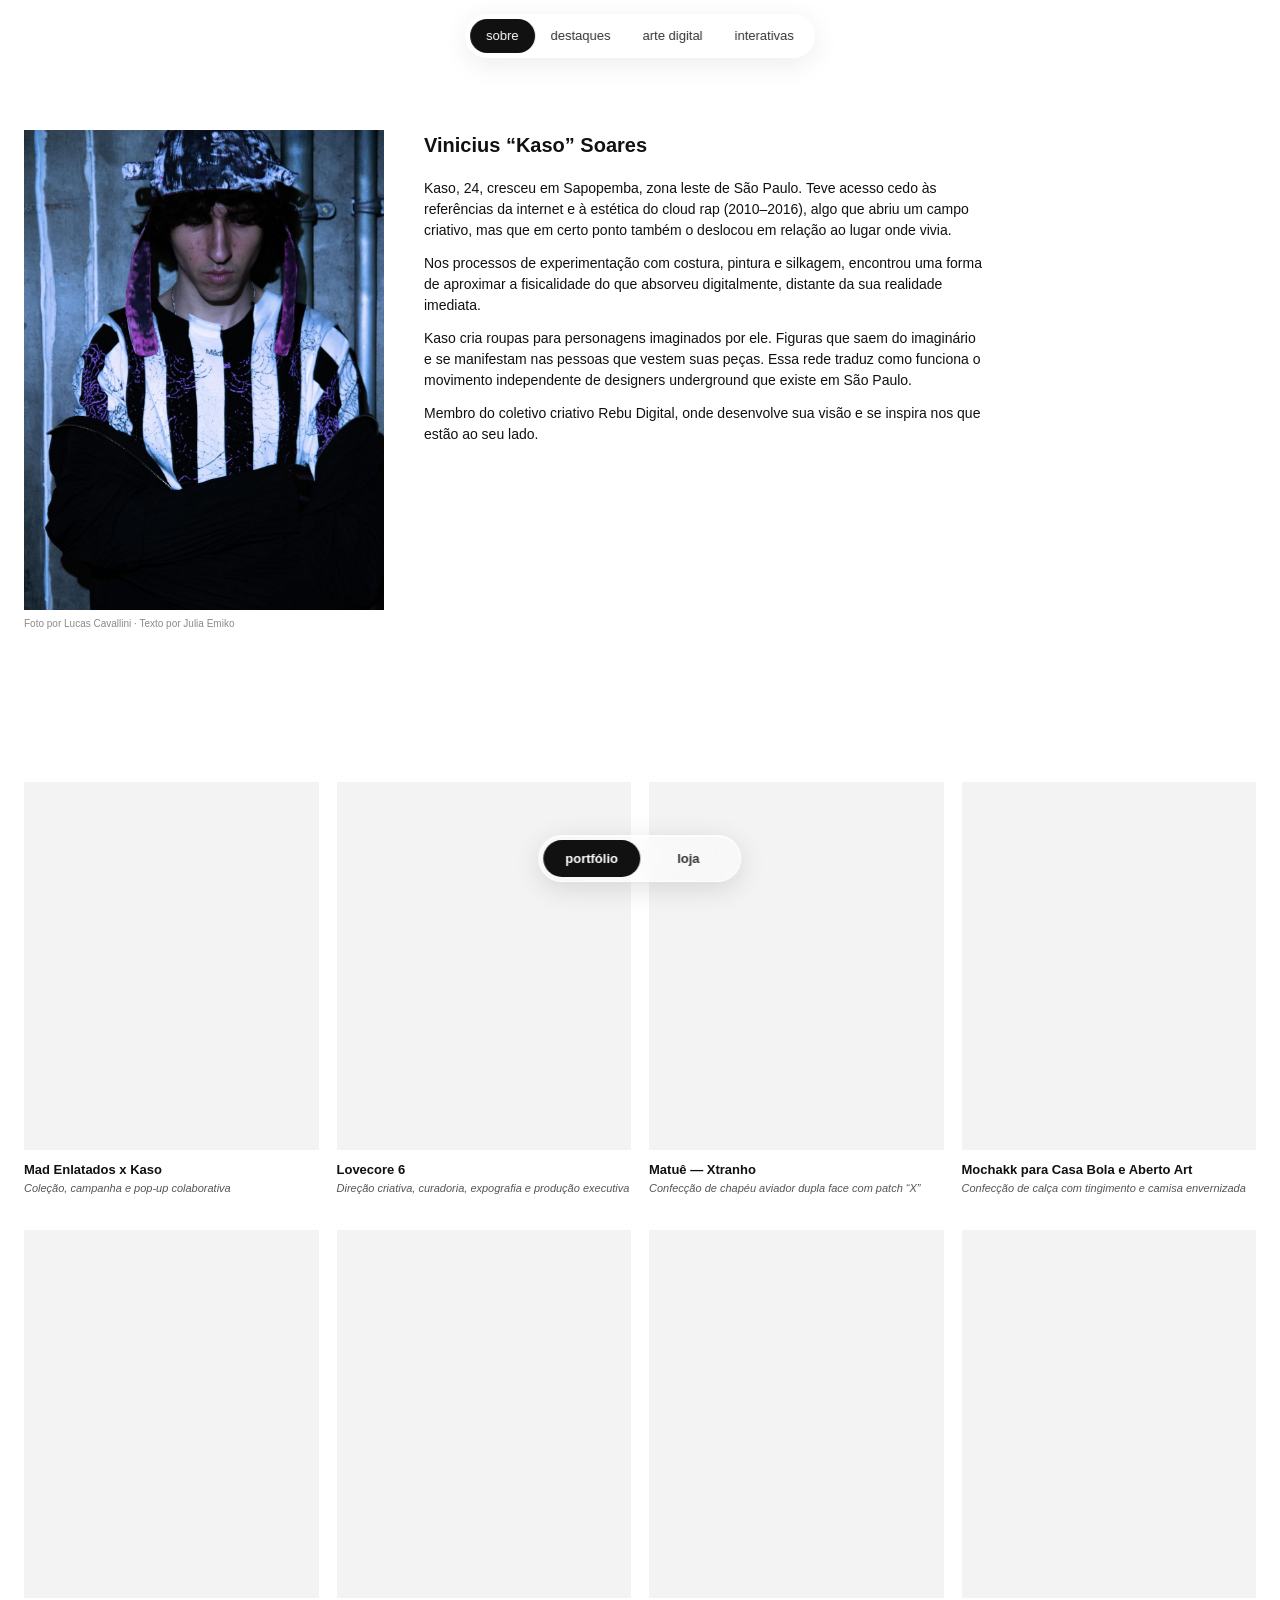
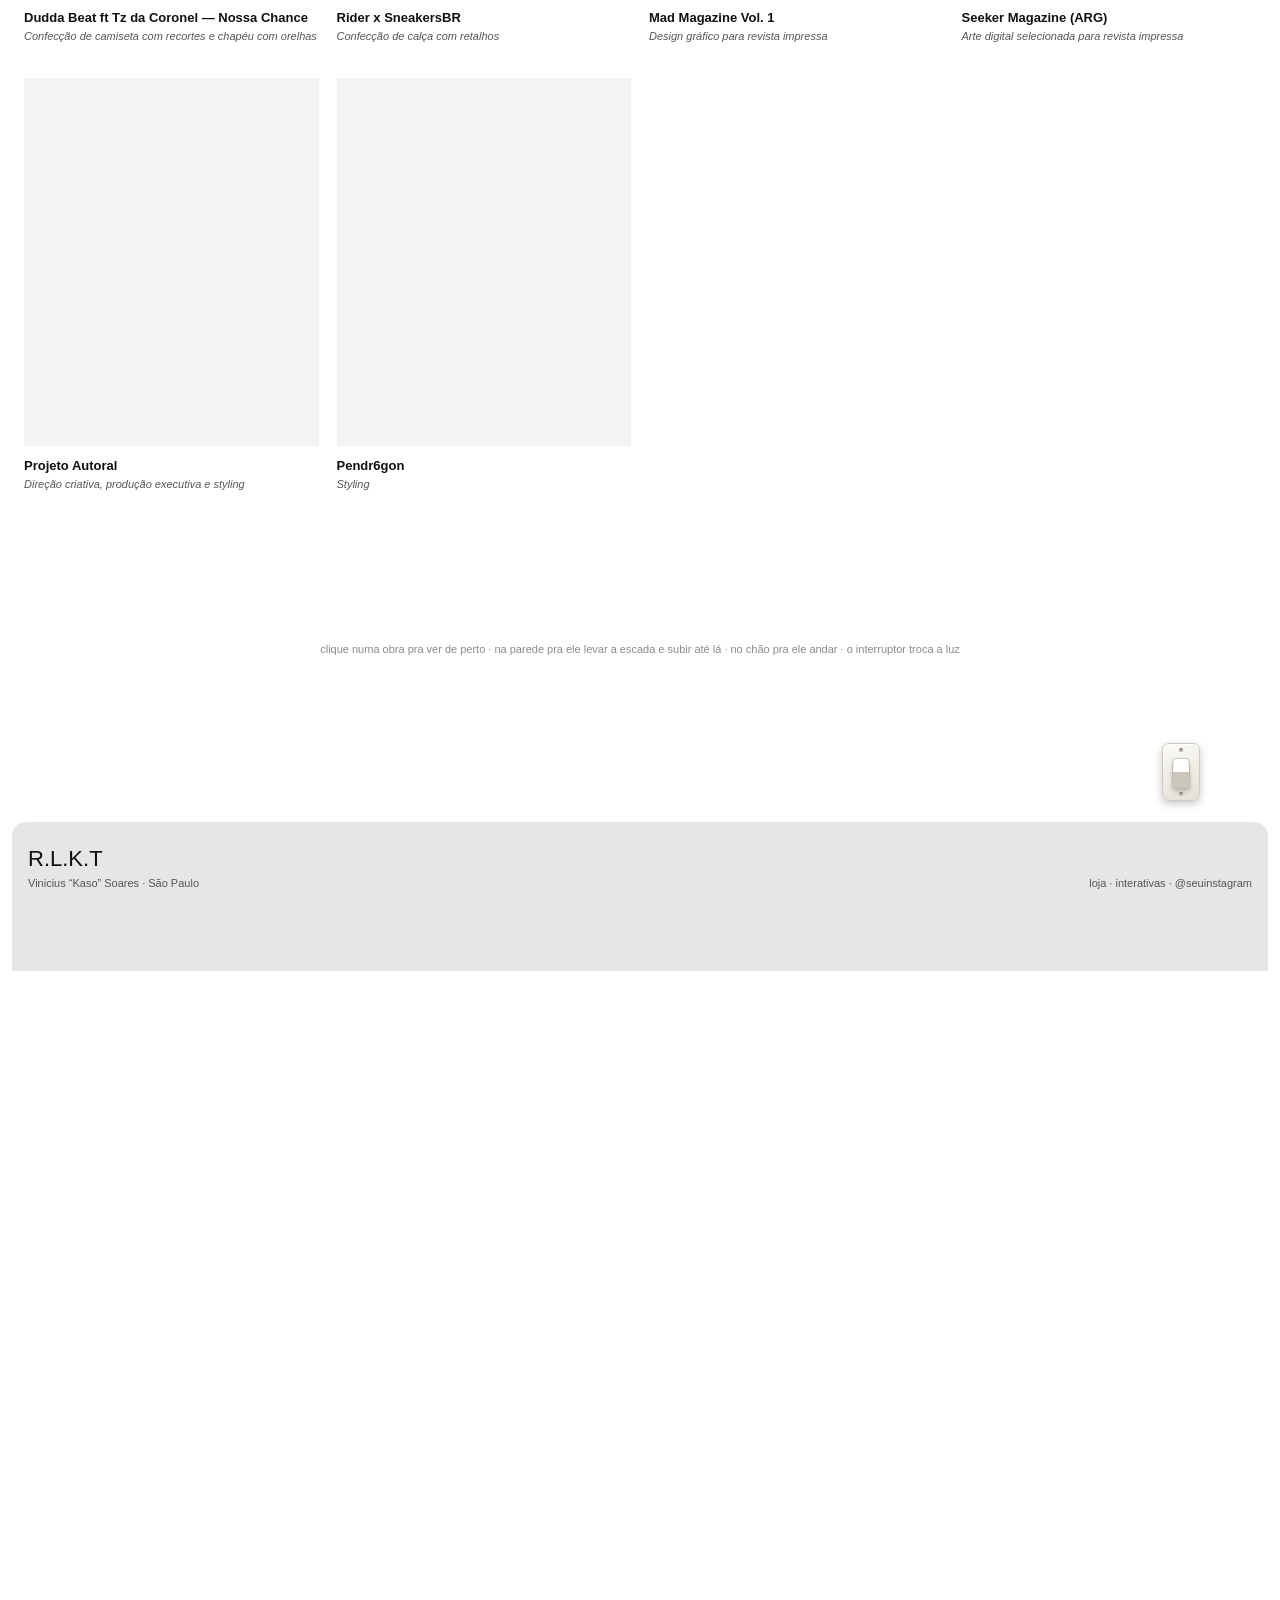
==== commit ca37a229: "Add files via upload" ====
--- a/atelie.html
+++ b/atelie.html
@@ -1,5 +1,5 @@
 <!DOCTYPE html>
 <html lang="pt-BR"><head><meta charset="UTF-8">
-<meta http-equiv="refresh" content="0; url=index.html#atelie">
-<title>Ateliê · kaso</title></head>
-<body><a href="index.html#atelie">ir para o ateliê</a></body></html>
+<meta http-equiv="refresh" content="0; url=index.html#arte-digital">
+<title>Arte digital · kaso</title></head>
+<body><a href="index.html#arte-digital">ir para a galeria</a></body></html>
